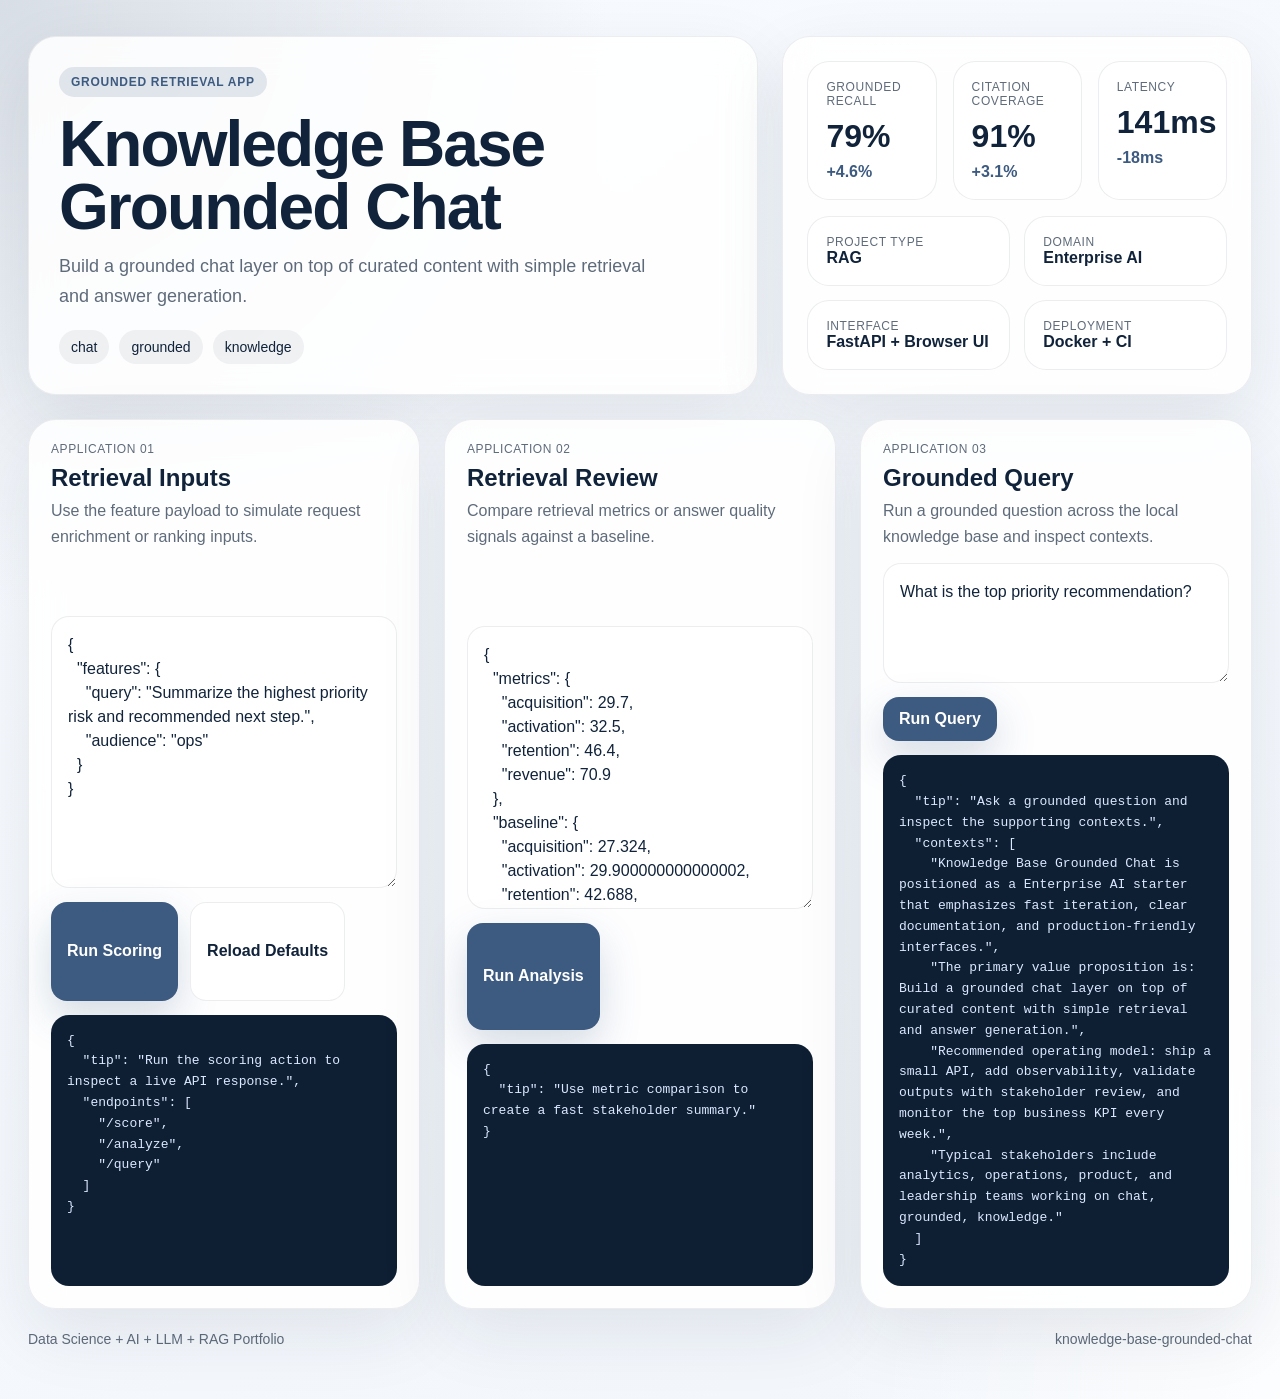
==== src/app/web/index.html @ 366ae989 "Publish production-ready portfolio project" ====
<!doctype html>
        <html lang="en">
        <head>
          <meta charset="utf-8">
          <meta name="viewport" content="width=device-width, initial-scale=1">
          <title>Knowledge Base Grounded Chat</title>
          <link rel="stylesheet" href="./styles.css">
          <style>:root { --accent: #3d5a80; }</style>
        </head>
        <body>
          <div class="page">
            <section class="hero">
              <div class="panel hero-copy">
                <span class="eyebrow">Grounded Retrieval App</span>
                <h1 id="project-title">Knowledge Base Grounded Chat</h1>
                <p id="project-summary" class="lead">Build a grounded chat layer on top of curated content with simple retrieval and answer generation.</p>
                <ul id="project-tags" class="tag-list">
                  <li>chat</li><li>grounded</li><li>knowledge</li>
                </ul>
              </div>
              <div class="panel hero-side">
                <div class="metric-grid">
                  <article class='card'><span>Grounded Recall</span><strong>79%</strong><em>+4.6%</em></article>
<article class='card'><span>Citation Coverage</span><strong>91%</strong><em>+3.1%</em></article>
<article class='card'><span>Latency</span><strong>141ms</strong><em>-18ms</em></article>
                </div>
                <div class="mini-grid">
                  <article class='mini-card'><span>Project Type</span><strong>RAG</strong></article><article class='mini-card'><span>Domain</span><strong>Enterprise AI</strong></article><article class='mini-card'><span>Interface</span><strong>FastAPI + Browser UI</strong></article><article class='mini-card'><span>Deployment</span><strong>Docker + CI</strong></article>
                </div>
              </div>
            </section>
            <section class="app-grid">
              <article class="panel module">
                <div class="module-header">
                  <span>Application 01</span>
                  <h2>Retrieval Inputs</h2>
                  <p>Use the feature payload to simulate request enrichment or ranking inputs.</p>
                </div>
                <textarea id="score-input"></textarea>
                <div class="button-row">
                  <button id="run-score">Run Scoring</button>
                  <button id="load-defaults" class="secondary" type="button">Reload Defaults</button>
                </div>
                <pre id="score-output"></pre>
              </article>
              <article class="panel module">
                <div class="module-header">
                  <span>Application 02</span>
                  <h2>Retrieval Review</h2>
                  <p>Compare retrieval metrics or answer quality signals against a baseline.</p>
                </div>
                <textarea id="analyze-input"></textarea>
                <div class="button-row">
                  <button id="run-analyze">Run Analysis</button>
                </div>
                <pre id="analyze-output"></pre>
              </article>
              <article class="panel module">
                <div class="module-header">
                  <span>Application 03</span>
                  <h2>Grounded Query</h2>
                  <p>Run a grounded question across the local knowledge base and inspect contexts.</p>
                </div>
                <textarea id="query-input" class="query-input"></textarea>
                <div class="button-row">
                  <button id="run-query">Run Query</button>
                </div>
                <pre id="query-output"></pre>
              </article>
            </section>
            <footer class="footer">
              <span>Data Science + AI + LLM + RAG Portfolio</span>
              <span>knowledge-base-grounded-chat</span>
            </footer>
          </div>
          <script id="bootstrap-data" type="application/json">{"project": {"slug": "knowledge-base-grounded-chat", "title": "Knowledge Base Grounded Chat", "project_type": "rag", "domain": "Enterprise AI", "summary": "Build a grounded chat layer on top of curated content with simple retrieval and answer generation.", "tags": ["chat", "grounded", "knowledge"]}, "sample_features": {"query": "Summarize the highest priority risk and recommended next step.", "audience": "ops"}, "sample_metrics": {"acquisition": 29.7, "activation": 32.5, "retention": 46.4, "revenue": 70.9}, "sample_query": "What is the top priority recommendation?", "knowledge_base": ["Knowledge Base Grounded Chat is positioned as a Enterprise AI starter that emphasizes fast iteration, clear documentation, and production-friendly interfaces.", "The primary value proposition is: Build a grounded chat layer on top of curated content with simple retrieval and answer generation.", "Recommended operating model: ship a small API, add observability, validate outputs with stakeholder review, and monitor the top business KPI every week.", "Typical stakeholders include analytics, operations, product, and leadership teams working on chat, grounded, knowledge."], "dashboard_metrics": [{"label": "Grounded Recall", "value": "79%", "delta": "+4.6%"}, {"label": "Citation Coverage", "value": "91%", "delta": "+3.1%"}, {"label": "Latency", "value": "141ms", "delta": "-18ms"}]}</script>
          <script src="./app.js"></script>
        </body>
        </html>
---- src/app/web/styles.css ----
:root {
  --accent: #3d5a80;
  --accent-soft: rgba(61, 90, 128, 0.14);
  --bg: #f2f6fb;
  --card: rgba(255, 255, 255, 0.86);
  --line: rgba(16, 32, 51, 0.08);
  --ink: #11233a;
  --muted: #5f6b7a;
  --success: #2a9d8f;
}
* { box-sizing: border-box; }
html, body { margin: 0; min-height: 100%; }
body {
  font-family: "Avenir Next", "Segoe UI", sans-serif;
  color: var(--ink);
  background:
    radial-gradient(circle at top left, color-mix(in srgb, var(--accent) 20%, white), transparent 32%),
    radial-gradient(circle at bottom right, rgba(255,255,255,0.82), transparent 24%),
    linear-gradient(145deg, #f8fbff, var(--bg));
}
.page {
  max-width: 1320px;
  margin: 0 auto;
  padding: 36px 28px 52px;
}
.hero {
  display: grid;
  grid-template-columns: 1.4fr 0.9fr;
  gap: 24px;
  margin-bottom: 24px;
}
.panel {
  background: var(--card);
  border: 1px solid var(--line);
  border-radius: 28px;
  box-shadow: 0 24px 70px rgba(17, 35, 58, 0.09);
  backdrop-filter: blur(16px);
}
.hero-copy {
  padding: 30px;
}
.eyebrow {
  display: inline-flex;
  align-items: center;
  gap: 8px;
  padding: 8px 12px;
  background: var(--accent-soft);
  color: var(--accent);
  border-radius: 999px;
  text-transform: uppercase;
  letter-spacing: 0.06em;
  font-size: 12px;
  font-weight: 700;
}
h1 {
  margin: 16px 0 14px;
  font-size: clamp(2.2rem, 5vw, 4rem);
  line-height: 0.98;
  letter-spacing: -0.03em;
}
.lead {
  font-size: 18px;
  line-height: 1.65;
  color: var(--muted);
  max-width: 60ch;
  margin: 0;
}
.tag-list {
  display: flex;
  flex-wrap: wrap;
  gap: 10px;
  list-style: none;
  margin: 18px 0 0;
  padding: 0;
}
.tag-list li {
  padding: 9px 12px;
  border-radius: 999px;
  background: rgba(17, 35, 58, 0.06);
  color: var(--ink);
  font-size: 14px;
}
.hero-side {
  padding: 24px;
  display: grid;
  gap: 16px;
  align-content: space-between;
}
.metric-grid {
  display: grid;
  grid-template-columns: repeat(3, minmax(0, 1fr));
  gap: 16px;
}
.metric-card,
.mini-card,
.card {
  background: white;
  border: 1px solid var(--line);
  border-radius: 22px;
  padding: 18px;
}
.metric-card span,
.card span,
.mini-card span,
.module-header span {
  display: block;
  color: var(--muted);
  text-transform: uppercase;
  letter-spacing: 0.05em;
  font-size: 12px;
}
.metric-card strong,
.card strong {
  display: block;
  font-size: 32px;
  margin-top: 10px;
}
.metric-card em,
.card em {
  display: inline-block;
  margin-top: 8px;
  font-style: normal;
  color: var(--accent);
  font-weight: 700;
}
.mini-grid {
  display: grid;
  grid-template-columns: repeat(2, minmax(0, 1fr));
  gap: 14px;
}
.app-grid {
  display: grid;
  grid-template-columns: repeat(3, minmax(0, 1fr));
  gap: 24px;
}
.module {
  padding: 22px;
  display: grid;
  gap: 14px;
}
.module-header h2 {
  margin: 8px 0 6px;
  font-size: 24px;
}
.module-header p {
  margin: 0;
  color: var(--muted);
  line-height: 1.6;
}
textarea, input, button {
  font: inherit;
}
textarea {
  width: 100%;
  min-height: 220px;
  resize: vertical;
  border: 1px solid var(--line);
  border-radius: 18px;
  padding: 16px;
  background: rgba(255,255,255,0.92);
  color: var(--ink);
  line-height: 1.5;
}
.query-input {
  min-height: 120px;
}
button {
  border: 0;
  border-radius: 16px;
  background: var(--accent);
  color: white;
  padding: 13px 16px;
  font-weight: 700;
  cursor: pointer;
  box-shadow: 0 16px 40px rgba(61, 90, 128, 0.22);
}
button.secondary {
  background: white;
  color: var(--ink);
  border: 1px solid var(--line);
  box-shadow: none;
}
.button-row {
  display: flex;
  gap: 12px;
  flex-wrap: wrap;
}
pre {
  margin: 0;
  white-space: pre-wrap;
  word-break: break-word;
  background: #0e1f34;
  color: #dce8ff;
  border-radius: 18px;
  padding: 16px;
  min-height: 180px;
  font-size: 13px;
  line-height: 1.6;
  overflow: auto;
}
.footer {
  display: flex;
  justify-content: space-between;
  margin-top: 22px;
  color: var(--muted);
  font-size: 14px;
}
@media (max-width: 1080px) {
  .hero, .app-grid { grid-template-columns: 1fr; }
  .metric-grid { grid-template-columns: 1fr; }
}
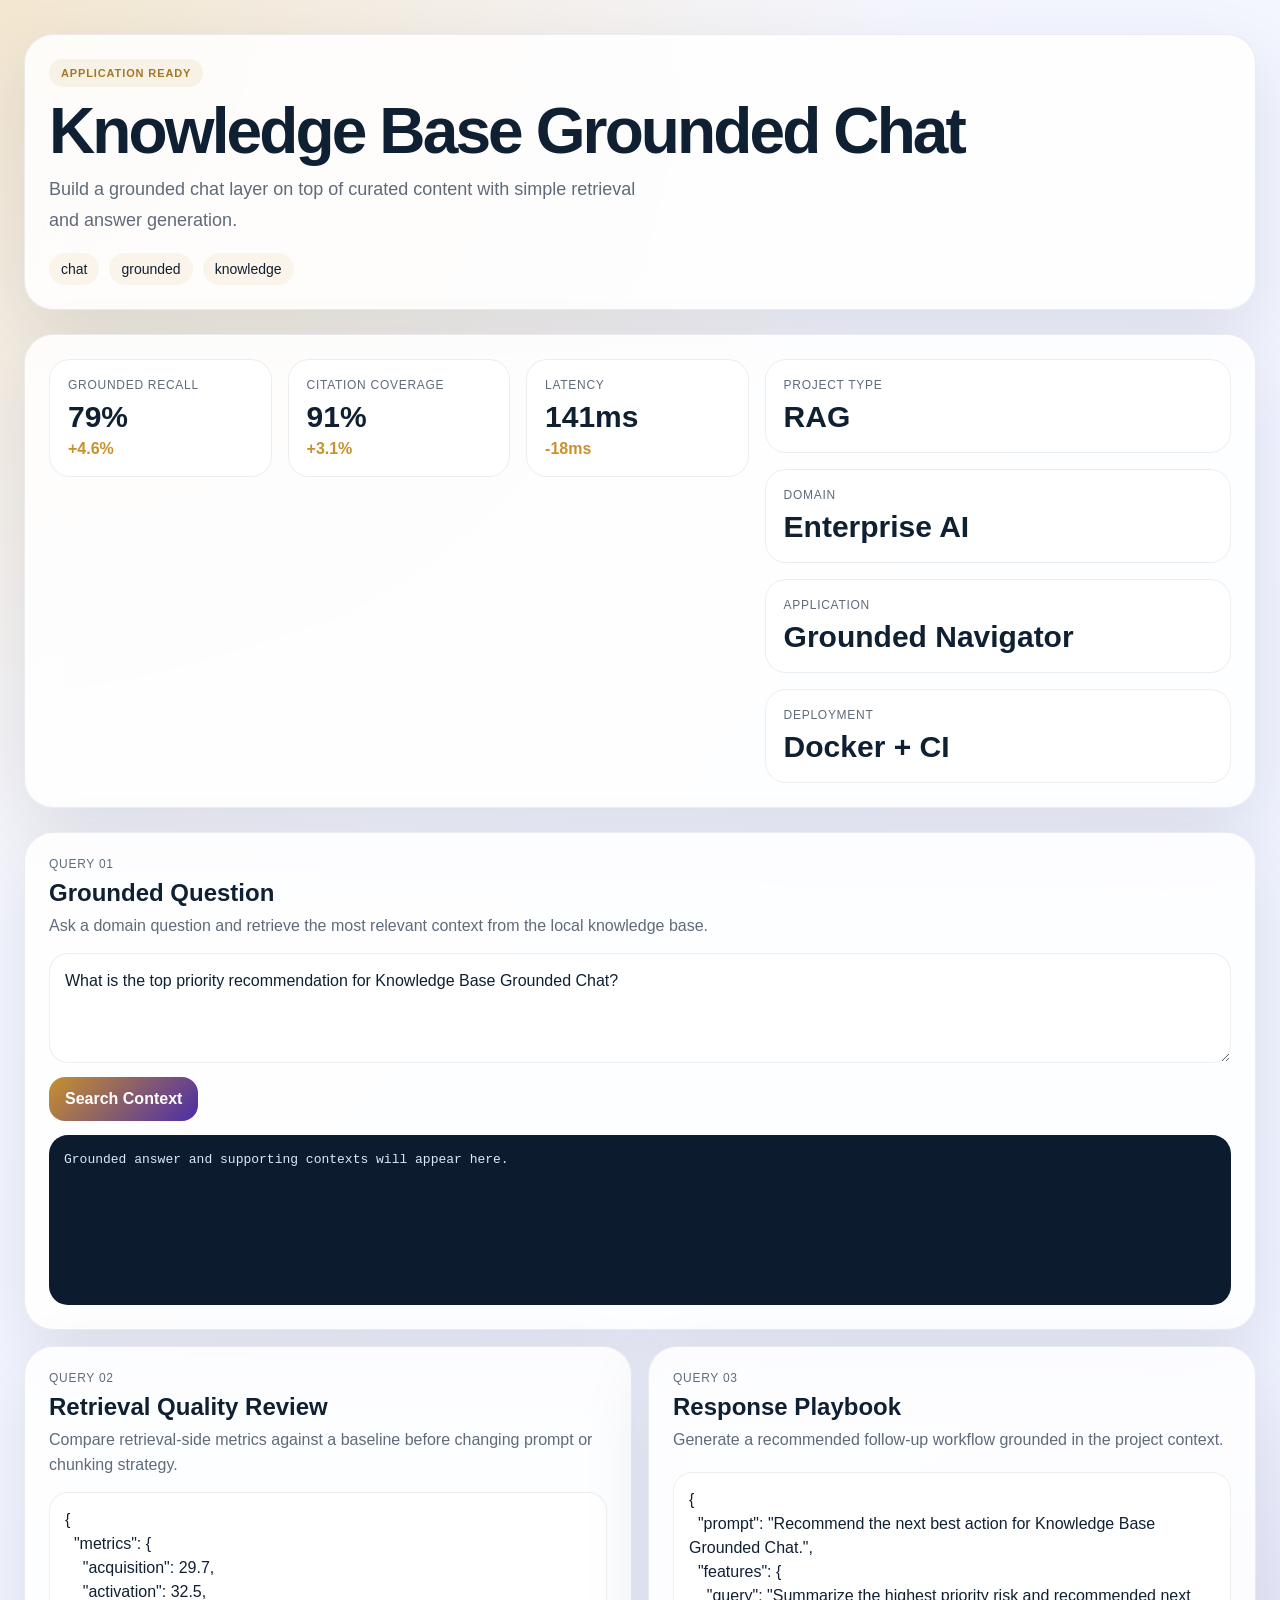
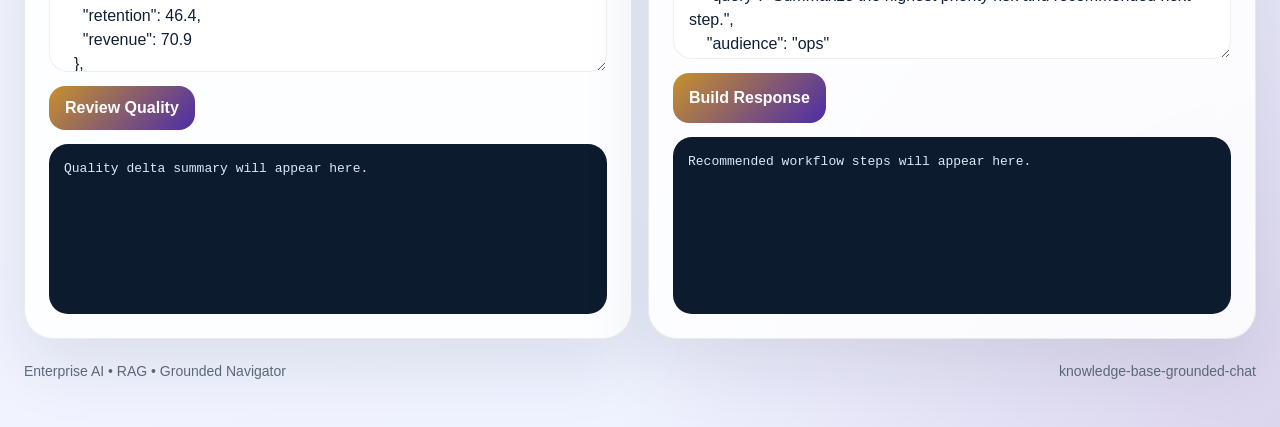
==== commit 2adfd212: "Publish production-ready portfolio project" ====
--- a/src/app/web/index.html
+++ b/src/app/web/index.html
@@ -6,13 +6,12 @@
           <meta name="viewport" content="width=device-width, initial-scale=1">
           <title>Knowledge Base Grounded Chat</title>
           <link rel="stylesheet" href="./styles.css">
-          <style>:root { --accent: #3d5a80; }</style>
         </head>
-        <body>
-          <div class="page">
+        <body class="surface-aurora">
+          <div class="page layout-board eyebrow-soft headline-normal modules-2 hero-align-split">
             <section class="hero">
               <div class="panel hero-copy">
-                <span class="eyebrow">Grounded Retrieval App</span>
+                <span class="eyebrow" data-health>Grounded Navigator</span>
                 <h1 id="project-title">Knowledge Base Grounded Chat</h1>
                 <p id="project-summary" class="lead">Build a grounded chat layer on top of curated content with simple retrieval and answer generation.</p>
                 <ul id="project-tags" class="tag-list">
@@ -26,55 +25,79 @@
 <article class='card'><span>Latency</span><strong>141ms</strong><em>-18ms</em></article>
                 </div>
                 <div class="mini-grid">
-                  <article class='mini-card'><span>Project Type</span><strong>RAG</strong></article><article class='mini-card'><span>Domain</span><strong>Enterprise AI</strong></article><article class='mini-card'><span>Interface</span><strong>FastAPI + Browser UI</strong></article><article class='mini-card'><span>Deployment</span><strong>Docker + CI</strong></article>
+                  <article class='mini-card'><span>Project Type</span><strong>RAG</strong></article><article class='mini-card'><span>Domain</span><strong>Enterprise AI</strong></article><article class='mini-card'><span>Application</span><strong>Grounded Navigator</strong></article><article class='mini-card'><span>Deployment</span><strong>Docker + CI</strong></article>
                 </div>
               </div>
             </section>
             <section class="app-grid">
-              <article class="panel module">
-                <div class="module-header">
-                  <span>Application 01</span>
-                  <h2>Retrieval Inputs</h2>
-                  <p>Use the feature payload to simulate request enrichment or ranking inputs.</p>
-                </div>
-                <textarea id="score-input"></textarea>
-                <div class="button-row">
-                  <button id="run-score">Run Scoring</button>
-                  <button id="load-defaults" class="secondary" type="button">Reload Defaults</button>
-                </div>
-                <pre id="score-output"></pre>
-              </article>
-              <article class="panel module">
-                <div class="module-header">
-                  <span>Application 02</span>
-                  <h2>Retrieval Review</h2>
-                  <p>Compare retrieval metrics or answer quality signals against a baseline.</p>
-                </div>
-                <textarea id="analyze-input"></textarea>
-                <div class="button-row">
-                  <button id="run-analyze">Run Analysis</button>
-                </div>
-                <pre id="analyze-output"></pre>
-              </article>
-              <article class="panel module">
-                <div class="module-header">
-                  <span>Application 03</span>
-                  <h2>Grounded Query</h2>
-                  <p>Run a grounded question across the local knowledge base and inspect contexts.</p>
-                </div>
-                <textarea id="query-input" class="query-input"></textarea>
-                <div class="button-row">
-                  <button id="run-query">Run Query</button>
-                </div>
-                <pre id="query-output"></pre>
-              </article>
+              <article class="panel module js-module span-wide">
+  <div class="module-header">
+    <span>Query 01</span>
+    <h2>Grounded Question</h2>
+    <p>Ask a domain question and retrieve the most relevant context from the local knowledge base.</p>
+  </div>
+  <textarea class="js-input module-input-text">What is the top priority recommendation for Knowledge Base Grounded Chat?</textarea>
+  <div class="button-row">
+    <button class="js-run" data-endpoint="/query" data-input-mode="text">Search Context</button>
+  </div>
+  <pre class="js-output">Grounded answer and supporting contexts will appear here.</pre>
+</article>
+<article class="panel module js-module span-normal">
+          <div class="module-header">
+            <span>Query 02</span>
+            <h2>Retrieval Quality Review</h2>
+            <p>Compare retrieval-side metrics against a baseline before changing prompt or chunking strategy.</p>
+          </div>
+          <textarea class="js-input">{
+  &quot;metrics&quot;: {
+    &quot;acquisition&quot;: 29.7,
+    &quot;activation&quot;: 32.5,
+    &quot;retention&quot;: 46.4,
+    &quot;revenue&quot;: 70.9
+  },
+  &quot;baseline&quot;: {
+    &quot;acquisition&quot;: 27.32,
+    &quot;activation&quot;: 29.9,
+    &quot;retention&quot;: 42.69,
+    &quot;revenue&quot;: 65.23
+  }
+}</textarea>
+          <div class="button-row">
+            <button class="js-run" data-endpoint="/analyze" data-input-mode="json">Review Quality</button>
+          </div>
+          <pre class="js-output">Quality delta summary will appear here.</pre>
+        </article>
+<article class="panel module js-module span-normal">
+          <div class="module-header">
+            <span>Query 03</span>
+            <h2>Response Playbook</h2>
+            <p>Generate a recommended follow-up workflow grounded in the project context.</p>
+          </div>
+          <textarea class="js-input">{
+  &quot;prompt&quot;: &quot;Recommend the next best action for Knowledge Base Grounded Chat.&quot;,
+  &quot;features&quot;: {
+    &quot;query&quot;: &quot;Summarize the highest priority risk and recommended next step.&quot;,
+    &quot;audience&quot;: &quot;ops&quot;
+  },
+  &quot;metrics&quot;: {
+    &quot;acquisition&quot;: 29.7,
+    &quot;activation&quot;: 32.5,
+    &quot;retention&quot;: 46.4,
+    &quot;revenue&quot;: 70.9
+  }
+}</textarea>
+          <div class="button-row">
+            <button class="js-run" data-endpoint="/recommend" data-input-mode="json">Build Response</button>
+          </div>
+          <pre class="js-output">Recommended workflow steps will appear here.</pre>
+        </article>
             </section>
             <footer class="footer">
-              <span>Data Science + AI + LLM + RAG Portfolio</span>
+              <span>Enterprise AI • RAG • Grounded Navigator</span>
               <span>knowledge-base-grounded-chat</span>
             </footer>
           </div>
-          <script id="bootstrap-data" type="application/json">{"project": {"slug": "knowledge-base-grounded-chat", "title": "Knowledge Base Grounded Chat", "project_type": "rag", "domain": "Enterprise AI", "summary": "Build a grounded chat layer on top of curated content with simple retrieval and answer generation.", "tags": ["chat", "grounded", "knowledge"]}, "sample_features": {"query": "Summarize the highest priority risk and recommended next step.", "audience": "ops"}, "sample_metrics": {"acquisition": 29.7, "activation": 32.5, "retention": 46.4, "revenue": 70.9}, "sample_query": "What is the top priority recommendation?", "knowledge_base": ["Knowledge Base Grounded Chat is positioned as a Enterprise AI starter that emphasizes fast iteration, clear documentation, and production-friendly interfaces.", "The primary value proposition is: Build a grounded chat layer on top of curated content with simple retrieval and answer generation.", "Recommended operating model: ship a small API, add observability, validate outputs with stakeholder review, and monitor the top business KPI every week.", "Typical stakeholders include analytics, operations, product, and leadership teams working on chat, grounded, knowledge."], "dashboard_metrics": [{"label": "Grounded Recall", "value": "79%", "delta": "+4.6%"}, {"label": "Citation Coverage", "value": "91%", "delta": "+3.1%"}, {"label": "Latency", "value": "141ms", "delta": "-18ms"}]}</script>
+          <script id="bootstrap-data" type="application/json">{"project": {"slug": "knowledge-base-grounded-chat", "title": "Knowledge Base Grounded Chat", "project_type": "rag", "domain": "Enterprise AI", "summary": "Build a grounded chat layer on top of curated content with simple retrieval and answer generation.", "tags": ["chat", "grounded", "knowledge"]}, "app_archetype": "navigator", "ui_profile": {"layout": "board", "surface": "aurora", "font_stack": "\"Space Grotesk\", \"Segoe UI\", sans-serif", "radius": 29, "shadow": 69, "eyebrow_style": "soft", "module_columns": 2, "hero_align": "split", "headline_mode": "normal"}, "app_modules": [{"label": "Query 01", "title": "Grounded Question", "description": "Ask a domain question and retrieve the most relevant context from the local knowledge base.", "endpoint": "/query", "input_mode": "text", "cta": "Search Context", "prefill": "What is the top priority recommendation for Knowledge Base Grounded Chat?", "hint": "Grounded answer and supporting contexts will appear here.", "span": "wide"}, {"label": "Query 02", "title": "Retrieval Quality Review", "description": "Compare retrieval-side metrics against a baseline before changing prompt or chunking strategy.", "endpoint": "/analyze", "input_mode": "json", "cta": "Review Quality", "prefill": "{\n  \"metrics\": {\n    \"acquisition\": 29.7,\n    \"activation\": 32.5,\n    \"retention\": 46.4,\n    \"revenue\": 70.9\n  },\n  \"baseline\": {\n    \"acquisition\": 27.32,\n    \"activation\": 29.9,\n    \"retention\": 42.69,\n    \"revenue\": 65.23\n  }\n}", "hint": "Quality delta summary will appear here.", "span": "normal"}, {"label": "Query 03", "title": "Response Playbook", "description": "Generate a recommended follow-up workflow grounded in the project context.", "endpoint": "/recommend", "input_mode": "json", "cta": "Build Response", "prefill": "{\n  \"prompt\": \"Recommend the next best action for Knowledge Base Grounded Chat.\",\n  \"features\": {\n    \"query\": \"Summarize the highest priority risk and recommended next step.\",\n    \"audience\": \"ops\"\n  },\n  \"metrics\": {\n    \"acquisition\": 29.7,\n    \"activation\": 32.5,\n    \"retention\": 46.4,\n    \"revenue\": 70.9\n  }\n}", "hint": "Recommended workflow steps will appear here.", "span": "normal"}], "sample_features": {"query": "Summarize the highest priority risk and recommended next step.", "audience": "ops"}, "sample_metrics": {"acquisition": 29.7, "activation": 32.5, "retention": 46.4, "revenue": 70.9}, "knowledge_base": ["Knowledge Base Grounded Chat is positioned as a Enterprise AI starter that emphasizes fast iteration, clear documentation, and production-friendly interfaces.", "The primary value proposition is: Build a grounded chat layer on top of curated content with simple retrieval and answer generation.", "Recommended operating model: ship a small API, add observability, validate outputs with stakeholder review, and monitor the top business KPI every week.", "Typical stakeholders include analytics, operations, product, and leadership teams working on chat, grounded, knowledge."], "dashboard_metrics": [{"label": "Grounded Recall", "value": "79%", "delta": "+4.6%"}, {"label": "Citation Coverage", "value": "91%", "delta": "+3.1%"}, {"label": "Latency", "value": "141ms", "delta": "-18ms"}]}</script>
           <script src="./app.js"></script>
         </body>
         </html>
--- a/src/app/web/styles.css
+++ b/src/app/web/styles.css
@@ -1,141 +1,185 @@
 
 :root {
-  --accent: #3d5a80;
-  --accent-soft: rgba(61, 90, 128, 0.14);
-  --bg: #f2f6fb;
+  --accent: #c8912c;
+  --accent-2: #4c2ca9;
+  --accent-soft: color-mix(in srgb, var(--accent) 18%, white);
+  --radius: 29px;
+  --shadow-size: 69px;
+  --font-stack: "Space Grotesk", "Segoe UI", sans-serif;
+  --bg: #f4f7fb;
   --card: rgba(255, 255, 255, 0.86);
   --line: rgba(16, 32, 51, 0.08);
-  --ink: #11233a;
+  --ink: #102033;
   --muted: #5f6b7a;
-  --success: #2a9d8f;
+  --output-bg: #0d1b2e;
+  --output-ink: #dae8ff;
 }
 * { box-sizing: border-box; }
 html, body { margin: 0; min-height: 100%; }
 body {
-  font-family: "Avenir Next", "Segoe UI", sans-serif;
+  font-family: var(--font-stack);
   color: var(--ink);
-  background:
-    radial-gradient(circle at top left, color-mix(in srgb, var(--accent) 20%, white), transparent 32%),
-    radial-gradient(circle at bottom right, rgba(255,255,255,0.82), transparent 24%),
-    linear-gradient(145deg, #f8fbff, var(--bg));
+  background: linear-gradient(145deg, #f8fbff, var(--bg));
+}
+body.surface-mist {
+  --bg: #eef4fb;
+  background:
+    radial-gradient(circle at top left, color-mix(in srgb, var(--accent) 18%, white), transparent 34%),
+    linear-gradient(145deg, #fbfdff, var(--bg));
+}
+body.surface-aurora {
+  --bg: #edf1ff;
+  background:
+    radial-gradient(circle at 0% 0%, color-mix(in srgb, var(--accent) 22%, white), transparent 38%),
+    radial-gradient(circle at 100% 100%, color-mix(in srgb, var(--accent-2) 20%, white), transparent 28%),
+    linear-gradient(135deg, #f7f8ff, var(--bg));
+}
+body.surface-sand {
+  --bg: #f5efe8;
+  --card: rgba(255, 251, 246, 0.9);
+  background:
+    linear-gradient(135deg, rgba(255,255,255,0.82), rgba(245, 239, 232, 0.98)),
+    radial-gradient(circle at top right, color-mix(in srgb, var(--accent) 16%, white), transparent 32%);
+}
+body.surface-slate {
+  --bg: #ecf0f7;
+  --card: rgba(248, 250, 255, 0.88);
+  background:
+    linear-gradient(160deg, #f7f9fc, var(--bg)),
+    radial-gradient(circle at bottom left, color-mix(in srgb, var(--accent-2) 16%, white), transparent 34%);
+}
+body.surface-paper {
+  --bg: #f8f8f4;
+  --card: rgba(255,255,255,0.93);
+  background:
+    linear-gradient(180deg, #fffefb, var(--bg));
+}
+body.surface-ink {
+  --bg: #0f1726;
+  --card: rgba(15, 23, 38, 0.88);
+  --line: rgba(226, 238, 255, 0.1);
+  --ink: #f5f8ff;
+  --muted: #b4c0cf;
+  --output-bg: rgba(255,255,255,0.06);
+  --output-ink: #f5f8ff;
+  background:
+    radial-gradient(circle at top left, color-mix(in srgb, var(--accent) 28%, transparent), transparent 42%),
+    linear-gradient(145deg, #09111d, var(--bg));
 }
 .page {
-  max-width: 1320px;
+  max-width: 1360px;
   margin: 0 auto;
-  padding: 36px 28px 52px;
-}
-.hero {
-  display: grid;
-  grid-template-columns: 1.4fr 0.9fr;
+  padding: 34px 24px 48px;
+  display: grid;
   gap: 24px;
-  margin-bottom: 24px;
 }
 .panel {
   background: var(--card);
   border: 1px solid var(--line);
-  border-radius: 28px;
-  box-shadow: 0 24px 70px rgba(17, 35, 58, 0.09);
-  backdrop-filter: blur(16px);
-}
-.hero-copy {
-  padding: 30px;
+  border-radius: var(--radius);
+  box-shadow: 0 24px var(--shadow-size) rgba(16, 32, 51, 0.1);
+  backdrop-filter: blur(18px);
+}
+.hero {
+  display: grid;
+  gap: 24px;
+}
+.hero-copy,
+.hero-side,
+.module {
+  padding: 24px;
 }
 .eyebrow {
   display: inline-flex;
   align-items: center;
   gap: 8px;
   padding: 8px 12px;
+  border-radius: 999px;
   background: var(--accent-soft);
   color: var(--accent);
-  border-radius: 999px;
   text-transform: uppercase;
-  letter-spacing: 0.06em;
-  font-size: 12px;
-  font-weight: 700;
+  letter-spacing: 0.08em;
+  font-size: 11px;
+  font-weight: 800;
+}
+.page.eyebrow-outline .eyebrow {
+  background: transparent;
+  border: 1px solid color-mix(in srgb, var(--accent) 40%, white);
+}
+.page.eyebrow-soft .eyebrow {
+  background: color-mix(in srgb, var(--accent) 12%, white);
+  color: color-mix(in srgb, var(--accent) 82%, black);
 }
 h1 {
-  margin: 16px 0 14px;
-  font-size: clamp(2.2rem, 5vw, 4rem);
-  line-height: 0.98;
-  letter-spacing: -0.03em;
-}
+  margin: 14px 0 12px;
+  font-size: clamp(2.2rem, 5vw, 4.4rem);
+  line-height: 0.96;
+  letter-spacing: -0.045em;
+}
+.page.headline-compact h1 { max-width: 10ch; }
+.page.headline-tall h1 { line-height: 1.03; font-size: clamp(2.4rem, 5vw, 4.8rem); }
 .lead {
+  margin: 0;
   font-size: 18px;
-  line-height: 1.65;
+  line-height: 1.68;
   color: var(--muted);
-  max-width: 60ch;
-  margin: 0;
+  max-width: 62ch;
 }
 .tag-list {
+  list-style: none;
   display: flex;
   flex-wrap: wrap;
   gap: 10px;
-  list-style: none;
   margin: 18px 0 0;
   padding: 0;
 }
 .tag-list li {
-  padding: 9px 12px;
+  padding: 8px 12px;
   border-radius: 999px;
-  background: rgba(17, 35, 58, 0.06);
+  background: color-mix(in srgb, var(--accent) 10%, white);
   color: var(--ink);
   font-size: 14px;
 }
 .hero-side {
-  padding: 24px;
   display: grid;
   gap: 16px;
-  align-content: space-between;
-}
-.metric-grid {
-  display: grid;
-  grid-template-columns: repeat(3, minmax(0, 1fr));
+}
+.metric-grid,
+.mini-grid,
+.app-grid {
+  display: grid;
   gap: 16px;
 }
-.metric-card,
-.mini-card,
-.card {
-  background: white;
+.card,
+.mini-card {
+  background: color-mix(in srgb, var(--card) 92%, white);
   border: 1px solid var(--line);
-  border-radius: 22px;
+  border-radius: calc(var(--radius) - 8px);
   padding: 18px;
 }
-.metric-card span,
 .card span,
 .mini-card span,
 .module-header span {
   display: block;
   color: var(--muted);
   text-transform: uppercase;
-  letter-spacing: 0.05em;
+  letter-spacing: 0.06em;
   font-size: 12px;
 }
-.metric-card strong,
-.card strong {
+.card strong,
+.mini-card strong {
   display: block;
-  font-size: 32px;
-  margin-top: 10px;
-}
-.metric-card em,
+  margin-top: 8px;
+  font-size: 30px;
+}
 .card em {
   display: inline-block;
-  margin-top: 8px;
+  margin-top: 6px;
   font-style: normal;
   color: var(--accent);
   font-weight: 700;
 }
-.mini-grid {
-  display: grid;
-  grid-template-columns: repeat(2, minmax(0, 1fr));
-  gap: 14px;
-}
-.app-grid {
-  display: grid;
-  grid-template-columns: repeat(3, minmax(0, 1fr));
-  gap: 24px;
-}
 .module {
-  padding: 22px;
   display: grid;
   gap: 14px;
 }
@@ -148,65 +192,157 @@
   color: var(--muted);
   line-height: 1.6;
 }
-textarea, input, button {
+textarea,
+button {
   font: inherit;
 }
 textarea {
   width: 100%;
-  min-height: 220px;
+  min-height: 180px;
   resize: vertical;
   border: 1px solid var(--line);
-  border-radius: 18px;
-  padding: 16px;
-  background: rgba(255,255,255,0.92);
+  border-radius: calc(var(--radius) - 10px);
+  padding: 15px;
+  background: rgba(255,255,255,0.82);
   color: var(--ink);
   line-height: 1.5;
 }
-.query-input {
-  min-height: 120px;
+body.surface-ink textarea {
+  background: rgba(255,255,255,0.05);
+}
+.module-input-text {
+  min-height: 110px;
+}
+.button-row {
+  display: flex;
+  flex-wrap: wrap;
+  gap: 10px;
 }
 button {
   border: 0;
   border-radius: 16px;
-  background: var(--accent);
+  background: linear-gradient(135deg, var(--accent), var(--accent-2));
   color: white;
   padding: 13px 16px;
   font-weight: 700;
   cursor: pointer;
-  box-shadow: 0 16px 40px rgba(61, 90, 128, 0.22);
-}
-button.secondary {
-  background: white;
-  color: var(--ink);
-  border: 1px solid var(--line);
-  box-shadow: none;
-}
-.button-row {
-  display: flex;
-  gap: 12px;
-  flex-wrap: wrap;
 }
 pre {
   margin: 0;
   white-space: pre-wrap;
   word-break: break-word;
-  background: #0e1f34;
-  color: #dce8ff;
-  border-radius: 18px;
-  padding: 16px;
-  min-height: 180px;
+  background: var(--output-bg);
+  color: var(--output-ink);
+  border-radius: calc(var(--radius) - 10px);
+  padding: 15px;
+  min-height: 170px;
+  line-height: 1.58;
   font-size: 13px;
-  line-height: 1.6;
   overflow: auto;
 }
 .footer {
   display: flex;
   justify-content: space-between;
-  margin-top: 22px;
   color: var(--muted);
   font-size: 14px;
 }
-@media (max-width: 1080px) {
-  .hero, .app-grid { grid-template-columns: 1fr; }
-  .metric-grid { grid-template-columns: 1fr; }
-}
+.page.layout-horizon .hero {
+  grid-template-columns: 1.45fr 1fr;
+  align-items: stretch;
+}
+.page.layout-horizon.modules-2 .app-grid,
+.page.layout-horizon.modules-3 .app-grid {
+  grid-template-columns: repeat(3, minmax(0, 1fr));
+}
+.page.layout-rail .hero {
+  grid-template-columns: 0.92fr 1.08fr;
+}
+.page.layout-rail .hero-copy {
+  padding-top: 34px;
+}
+.page.layout-rail .app-grid {
+  grid-template-columns: repeat(2, minmax(0, 1fr));
+}
+.page.layout-folio .hero {
+  grid-template-columns: 1fr;
+}
+.page.layout-folio .hero-copy {
+  text-align: center;
+}
+.page.layout-folio .lead {
+  margin-inline: auto;
+}
+.page.layout-folio .tag-list {
+  justify-content: center;
+}
+.page.layout-folio .metric-grid {
+  grid-template-columns: repeat(3, minmax(0, 1fr));
+}
+.page.layout-folio .mini-grid {
+  grid-template-columns: repeat(4, minmax(0, 1fr));
+}
+.page.layout-folio .app-grid {
+  grid-template-columns: repeat(2, minmax(0, 1fr));
+}
+.page.layout-board .hero {
+  grid-template-columns: 1fr;
+}
+.page.layout-board .hero-side {
+  grid-template-columns: 1.2fr 0.8fr;
+  align-items: start;
+}
+.page.layout-board .metric-grid {
+  grid-template-columns: repeat(3, minmax(0, 1fr));
+}
+.page.layout-board .app-grid {
+  grid-template-columns: repeat(4, minmax(0, 1fr));
+}
+.page.layout-stack .hero {
+  grid-template-columns: 1fr;
+}
+.page.layout-stack .hero-side {
+  grid-template-columns: repeat(2, minmax(0, 1fr));
+}
+.page.layout-stack .app-grid {
+  grid-template-columns: repeat(3, minmax(0, 1fr));
+}
+.page.layout-console .hero {
+  grid-template-columns: 1.1fr 0.9fr;
+}
+.page.layout-console .panel,
+.page.layout-console .card,
+.page.layout-console .mini-card {
+  border-radius: 18px;
+}
+.page.modules-2 .app-grid {
+  grid-template-columns: repeat(2, minmax(0, 1fr));
+}
+.module.span-wide {
+  grid-column: span 2;
+}
+.hero-align-center .hero-copy {
+  text-align: center;
+}
+.hero-align-center .lead,
+.hero-align-center .tag-list {
+  margin-inline: auto;
+  justify-content: center;
+}
+@media (max-width: 1120px) {
+  .page.layout-horizon .hero,
+  .page.layout-rail .hero,
+  .page.layout-console .hero,
+  .page.layout-board .hero-side,
+  .page.layout-folio .mini-grid,
+  .page.layout-stack .hero-side,
+  .page.modules-2 .app-grid,
+  .page.layout-board .app-grid,
+  .page.layout-stack .app-grid,
+  .page.layout-horizon.modules-3 .app-grid,
+  .page.layout-folio .app-grid {
+    grid-template-columns: 1fr;
+  }
+  .module.span-wide {
+    grid-column: auto;
+  }
+}
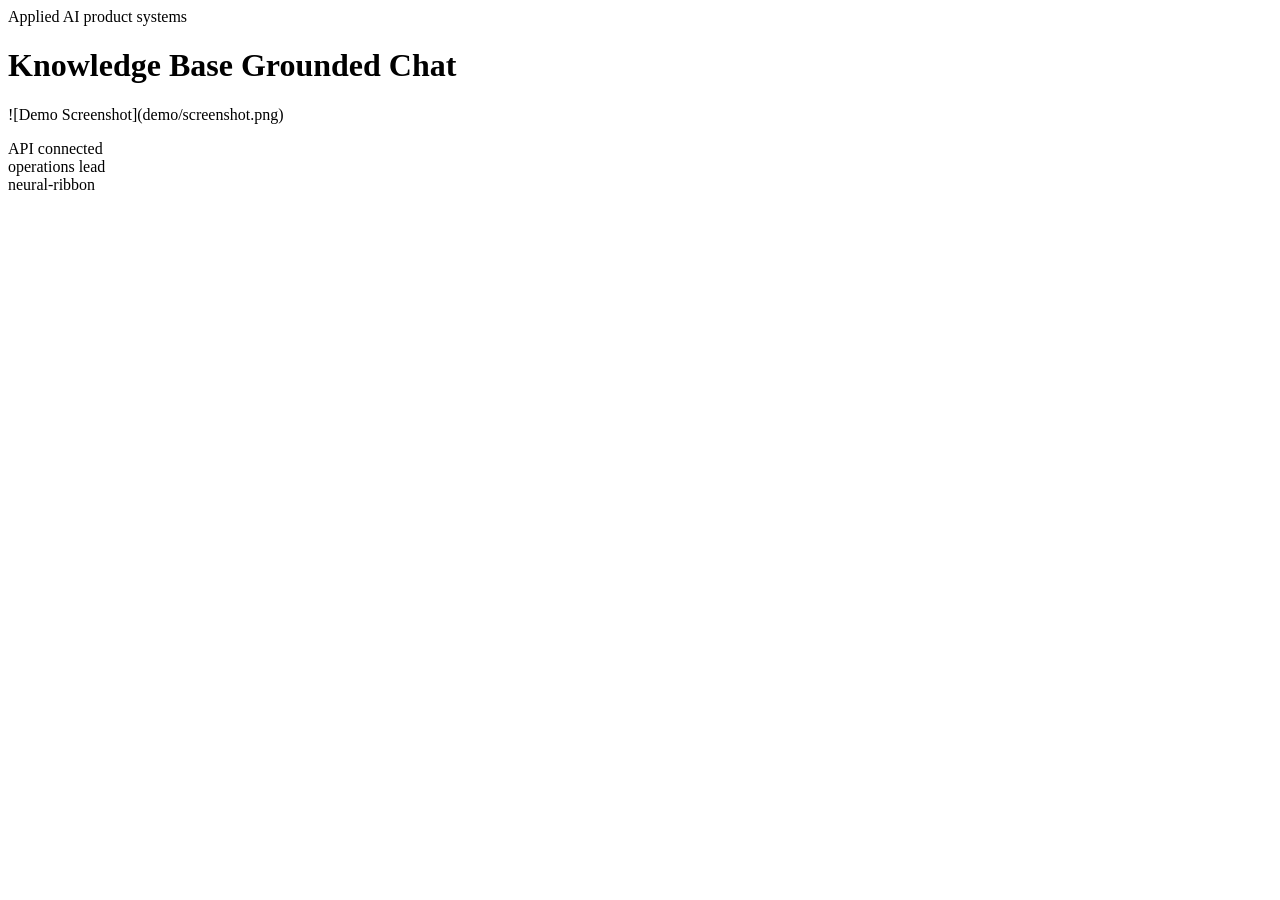
==== commit abf16828: "Upgrade to production-grade app scaffold and 3D landing page" ====
--- a/src/app/web/index.html
+++ b/src/app/web/index.html
@@ -1,103 +1,29 @@
-
-        <!doctype html>
-        <html lang="en">
-        <head>
-          <meta charset="utf-8">
-          <meta name="viewport" content="width=device-width, initial-scale=1">
-          <title>Knowledge Base Grounded Chat</title>
-          <link rel="stylesheet" href="./styles.css">
-        </head>
-        <body class="surface-aurora">
-          <div class="page layout-board eyebrow-soft headline-normal modules-2 hero-align-split">
-            <section class="hero">
-              <div class="panel hero-copy">
-                <span class="eyebrow" data-health>Grounded Navigator</span>
-                <h1 id="project-title">Knowledge Base Grounded Chat</h1>
-                <p id="project-summary" class="lead">Build a grounded chat layer on top of curated content with simple retrieval and answer generation.</p>
-                <ul id="project-tags" class="tag-list">
-                  <li>chat</li><li>grounded</li><li>knowledge</li>
-                </ul>
-              </div>
-              <div class="panel hero-side">
-                <div class="metric-grid">
-                  <article class='card'><span>Grounded Recall</span><strong>79%</strong><em>+4.6%</em></article>
-<article class='card'><span>Citation Coverage</span><strong>91%</strong><em>+3.1%</em></article>
-<article class='card'><span>Latency</span><strong>141ms</strong><em>-18ms</em></article>
-                </div>
-                <div class="mini-grid">
-                  <article class='mini-card'><span>Project Type</span><strong>RAG</strong></article><article class='mini-card'><span>Domain</span><strong>Enterprise AI</strong></article><article class='mini-card'><span>Application</span><strong>Grounded Navigator</strong></article><article class='mini-card'><span>Deployment</span><strong>Docker + CI</strong></article>
-                </div>
-              </div>
-            </section>
-            <section class="app-grid">
-              <article class="panel module js-module span-wide">
-  <div class="module-header">
-    <span>Query 01</span>
-    <h2>Grounded Question</h2>
-    <p>Ask a domain question and retrieve the most relevant context from the local knowledge base.</p>
+<!DOCTYPE html>
+<html lang="en">
+<head>
+  <meta charset="UTF-8" />
+  <meta name="viewport" content="width=device-width, initial-scale=1.0" />
+  <title>Knowledge Base Grounded Chat App</title>
+  <link rel="stylesheet" href="/assets/styles.css" />
+</head>
+<body>
+  <div id="scene" class="app-scene">
+    <header class="shell hero">
+      <div>
+        <span class="eyebrow">Applied AI product systems</span>
+        <h1>Knowledge Base Grounded Chat</h1>
+        <p>![Demo Screenshot](demo/screenshot.png)</p>
+      </div>
+      <aside class="status-card">
+        <div class="pill">API connected</div>
+        <div class="pill">operations lead</div>
+        <div class="pill">neural-ribbon</div>
+      </aside>
+    </header>
+    <section id="metrics" class="grid metrics"></section>
+    <section id="signals" class="grid signals"></section>
   </div>
-  <textarea class="js-input module-input-text">What is the top priority recommendation for Knowledge Base Grounded Chat?</textarea>
-  <div class="button-row">
-    <button class="js-run" data-endpoint="/query" data-input-mode="text">Search Context</button>
-  </div>
-  <pre class="js-output">Grounded answer and supporting contexts will appear here.</pre>
-</article>
-<article class="panel module js-module span-normal">
-          <div class="module-header">
-            <span>Query 02</span>
-            <h2>Retrieval Quality Review</h2>
-            <p>Compare retrieval-side metrics against a baseline before changing prompt or chunking strategy.</p>
-          </div>
-          <textarea class="js-input">{
-  &quot;metrics&quot;: {
-    &quot;acquisition&quot;: 29.7,
-    &quot;activation&quot;: 32.5,
-    &quot;retention&quot;: 46.4,
-    &quot;revenue&quot;: 70.9
-  },
-  &quot;baseline&quot;: {
-    &quot;acquisition&quot;: 27.32,
-    &quot;activation&quot;: 29.9,
-    &quot;retention&quot;: 42.69,
-    &quot;revenue&quot;: 65.23
-  }
-}</textarea>
-          <div class="button-row">
-            <button class="js-run" data-endpoint="/analyze" data-input-mode="json">Review Quality</button>
-          </div>
-          <pre class="js-output">Quality delta summary will appear here.</pre>
-        </article>
-<article class="panel module js-module span-normal">
-          <div class="module-header">
-            <span>Query 03</span>
-            <h2>Response Playbook</h2>
-            <p>Generate a recommended follow-up workflow grounded in the project context.</p>
-          </div>
-          <textarea class="js-input">{
-  &quot;prompt&quot;: &quot;Recommend the next best action for Knowledge Base Grounded Chat.&quot;,
-  &quot;features&quot;: {
-    &quot;query&quot;: &quot;Summarize the highest priority risk and recommended next step.&quot;,
-    &quot;audience&quot;: &quot;ops&quot;
-  },
-  &quot;metrics&quot;: {
-    &quot;acquisition&quot;: 29.7,
-    &quot;activation&quot;: 32.5,
-    &quot;retention&quot;: 46.4,
-    &quot;revenue&quot;: 70.9
-  }
-}</textarea>
-          <div class="button-row">
-            <button class="js-run" data-endpoint="/recommend" data-input-mode="json">Build Response</button>
-          </div>
-          <pre class="js-output">Recommended workflow steps will appear here.</pre>
-        </article>
-            </section>
-            <footer class="footer">
-              <span>Enterprise AI • RAG • Grounded Navigator</span>
-              <span>knowledge-base-grounded-chat</span>
-            </footer>
-          </div>
-          <script id="bootstrap-data" type="application/json">{"project": {"slug": "knowledge-base-grounded-chat", "title": "Knowledge Base Grounded Chat", "project_type": "rag", "domain": "Enterprise AI", "summary": "Build a grounded chat layer on top of curated content with simple retrieval and answer generation.", "tags": ["chat", "grounded", "knowledge"]}, "app_archetype": "navigator", "ui_profile": {"layout": "board", "surface": "aurora", "font_stack": "\"Space Grotesk\", \"Segoe UI\", sans-serif", "radius": 29, "shadow": 69, "eyebrow_style": "soft", "module_columns": 2, "hero_align": "split", "headline_mode": "normal"}, "app_modules": [{"label": "Query 01", "title": "Grounded Question", "description": "Ask a domain question and retrieve the most relevant context from the local knowledge base.", "endpoint": "/query", "input_mode": "text", "cta": "Search Context", "prefill": "What is the top priority recommendation for Knowledge Base Grounded Chat?", "hint": "Grounded answer and supporting contexts will appear here.", "span": "wide"}, {"label": "Query 02", "title": "Retrieval Quality Review", "description": "Compare retrieval-side metrics against a baseline before changing prompt or chunking strategy.", "endpoint": "/analyze", "input_mode": "json", "cta": "Review Quality", "prefill": "{\n  \"metrics\": {\n    \"acquisition\": 29.7,\n    \"activation\": 32.5,\n    \"retention\": 46.4,\n    \"revenue\": 70.9\n  },\n  \"baseline\": {\n    \"acquisition\": 27.32,\n    \"activation\": 29.9,\n    \"retention\": 42.69,\n    \"revenue\": 65.23\n  }\n}", "hint": "Quality delta summary will appear here.", "span": "normal"}, {"label": "Query 03", "title": "Response Playbook", "description": "Generate a recommended follow-up workflow grounded in the project context.", "endpoint": "/recommend", "input_mode": "json", "cta": "Build Response", "prefill": "{\n  \"prompt\": \"Recommend the next best action for Knowledge Base Grounded Chat.\",\n  \"features\": {\n    \"query\": \"Summarize the highest priority risk and recommended next step.\",\n    \"audience\": \"ops\"\n  },\n  \"metrics\": {\n    \"acquisition\": 29.7,\n    \"activation\": 32.5,\n    \"retention\": 46.4,\n    \"revenue\": 70.9\n  }\n}", "hint": "Recommended workflow steps will appear here.", "span": "normal"}], "sample_features": {"query": "Summarize the highest priority risk and recommended next step.", "audience": "ops"}, "sample_metrics": {"acquisition": 29.7, "activation": 32.5, "retention": 46.4, "revenue": 70.9}, "knowledge_base": ["Knowledge Base Grounded Chat is positioned as a Enterprise AI starter that emphasizes fast iteration, clear documentation, and production-friendly interfaces.", "The primary value proposition is: Build a grounded chat layer on top of curated content with simple retrieval and answer generation.", "Recommended operating model: ship a small API, add observability, validate outputs with stakeholder review, and monitor the top business KPI every week.", "Typical stakeholders include analytics, operations, product, and leadership teams working on chat, grounded, knowledge."], "dashboard_metrics": [{"label": "Grounded Recall", "value": "79%", "delta": "+4.6%"}, {"label": "Citation Coverage", "value": "91%", "delta": "+3.1%"}, {"label": "Latency", "value": "141ms", "delta": "-18ms"}]}</script>
-          <script src="./app.js"></script>
-        </body>
-        </html>
+  <script>window.PROJECT_MANIFEST = {"slug": "knowledge-base-grounded-chat", "title": "Knowledge Base Grounded Chat", "summary": "![Demo Screenshot](demo/screenshot.png)", "domain": "Applied AI product systems", "audience": "operations lead", "promise": "Turn promising technical capability into a production-shaped workflow for real teams.", "hero": ["Production-grade app scaffold with API, CI, tests, Docker, and GitHub Pages landing.", "3D landing surface designed for GitHub Pages and recruiter-friendly storytelling.", "App backend structured for local or container deployment without changing the product narrative."], "kpis": [{"label": "Workflow clarity", "value": "96%", "note": "Operator actions mapped to product stages"}, {"label": "Deployment posture", "value": "API + Docker", "note": "Local and containerized startup paths"}, {"label": "Presentation layer", "value": "3D Pages ready", "note": "Static GitHub landing page included"}], "stages": ["ingest", "validate", "analyze", "decide", "monitor"], "cards": [{"title": "Operator cockpit", "body": "One-screen surface for the operations lead to understand what matters first."}, {"title": "API contract", "body": "Structured endpoints for health, manifest, readiness, and showcase data."}, {"title": "Deployment path", "body": "Repository includes Docker, Compose, CI workflow, and a Pages-ready landing surface."}], "scene": "neural-ribbon", "theme": {"bg": "#0f0c07", "surface": "#1f1811", "ink": "#fff8ef", "muted": "#cab59a", "accent": "#ffb15e", "accent2": "#7ef7d0"}, "pages_url": "https://r-behera.github.io/knowledge-base-grounded-chat/", "api_examples": {"health": {"status": "ok", "project": "knowledge-base-grounded-chat"}, "readiness": {"api": "ready", "landing_page": "docs/index.html", "container": "Dockerfile present"}, "signals": [{"name": "Decision coverage", "status": "strong", "detail": "App and landing narrative aligned"}, {"name": "Operator context", "status": "strong", "detail": "Primary user anchored as operations lead"}, {"name": "Delivery path", "status": "ready", "detail": "Pages + containerized app scaffold generated"}]}};</script>
+  <script src="/assets/app.js"></script>
+</body>
+</html>
